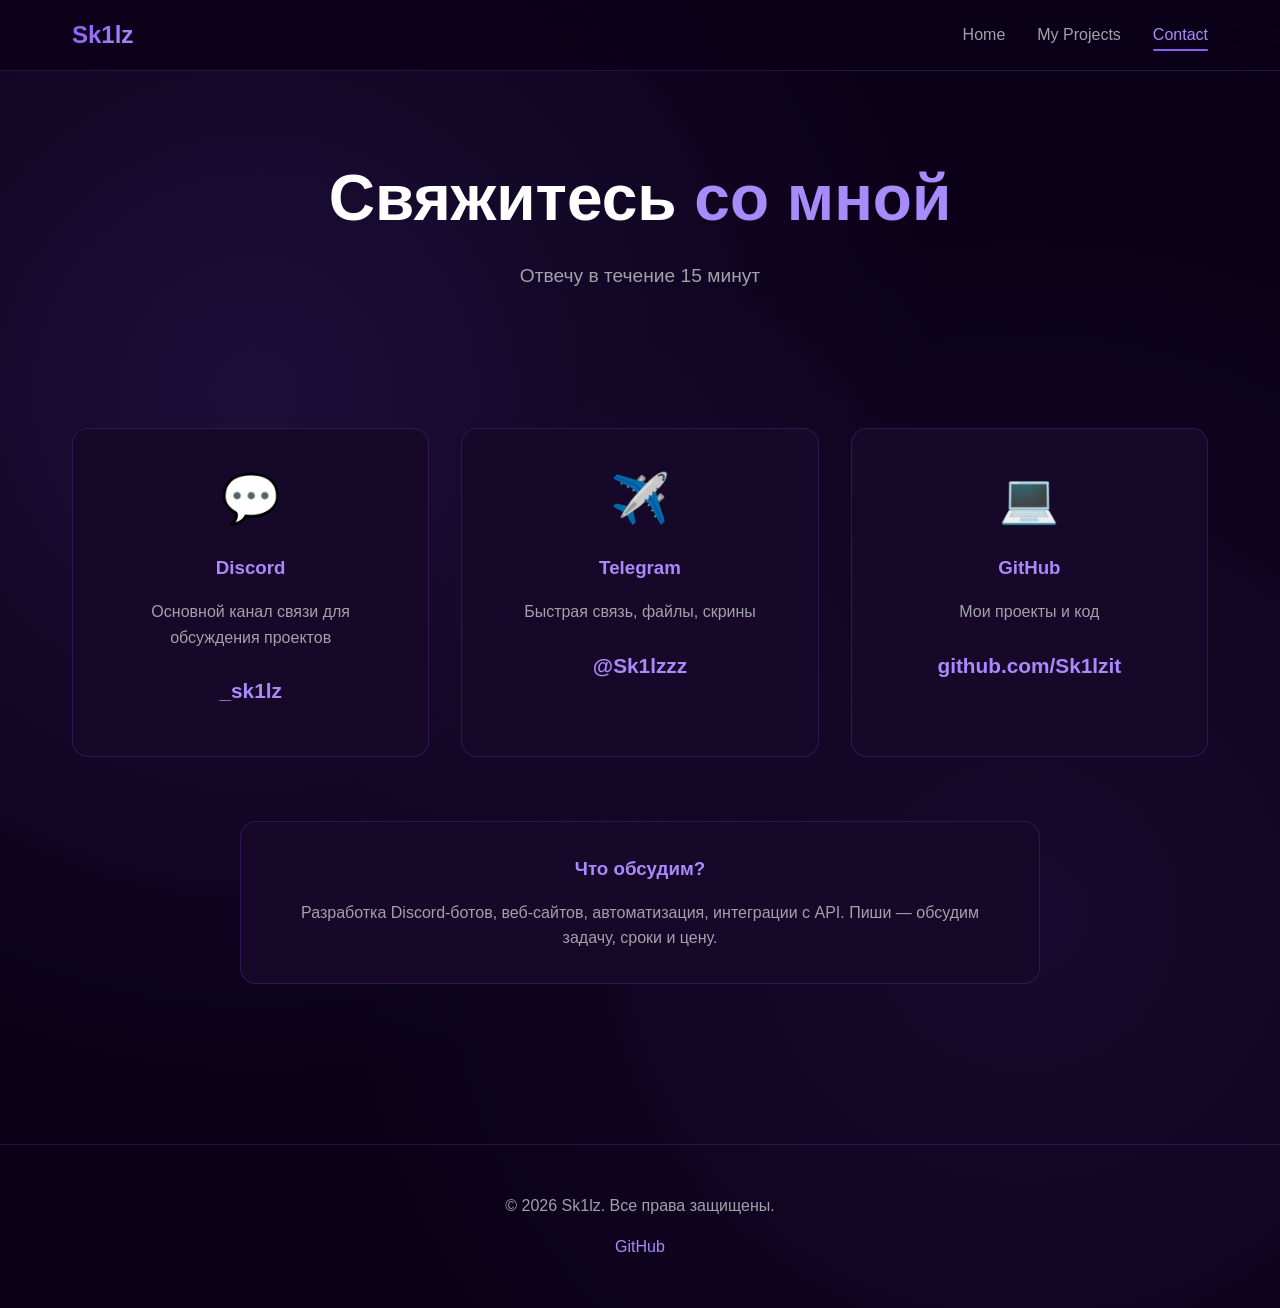
==== contact.html @ 278839b2 "Initial portfolio" ====
<!DOCTYPE html>
<html lang="ru">
<head>
    <meta charset="UTF-8">
    <meta name="viewport" content="width=device-width, initial-scale=1.0">
    <title>Contact — Sk1lz</title>
    <link rel="stylesheet" href="style.css">
</head>
<body>
    <nav class="navbar">
        <div class="nav-container">
            <a href="index.html" class="logo">Sk1lz</a>
            <ul class="nav-links">
                <li><a href="index.html">Home</a></li>
                <li><a href="projects.html">My Projects</a></li>
                <li><a href="contact.html" class="active">Contact</a></li>
            </ul>
        </div>
    </nav>

    <section class="hero" style="min-height: auto; padding-top: 10rem;">
        <div class="hero-content">
            <h1 class="hero-title">Свяжитесь <span style="color: var(--purple-light);">со мной</span></h1>
            <p class="hero-subtitle">Отвечу в течение 15 минут</p>
        </div>
    </section>

    <section class="services" style="padding-top: 2rem;">
        <div class="services-grid">
            <div class="service-card">
                <div class="service-icon">💬</div>
                <h3>Discord</h3>
                <p>Основной канал связи для обсуждения проектов</p>
                <p class="price">_sk1lz</p>
            </div>
            <div class="service-card">
                <div class="service-icon">✈️</div>
                <h3>Telegram</h3>
                <p>Быстрая связь, файлы, скрины</p>
                <p class="price">@Sk1lzzz</p>
            </div>
            <div class="service-card">
                <div class="service-icon">💻</div>
                <h3>GitHub</h3>
                <p>Мои проекты и код</p>
                <p class="price">
                    <a href="https://github.com/Sk1lzit" target="_blank" style="color: inherit; text-decoration: none;">github.com/Sk1lzit</a>
                </p>
            </div>
        </div>

        <div style="max-width: 800px; margin: 4rem auto; padding: 2rem; background: var(--bg-card); border: 1px solid var(--border); border-radius: 16px; text-align: center;">
            <h3 style="color: var(--purple-light); margin-bottom: 1rem;">Что обсудим?</h3>
            <p style="color: var(--text-muted);">Разработка Discord-ботов, веб-сайтов, автоматизация, интеграции с API. Пиши — обсудим задачу, сроки и цену.</p>
        </div>
    </section>

    <footer class="footer">
        <p>© 2026 Sk1lz. Все права защищены.</p>
        <div class="footer-links">
            <a href="https://github.com/Sk1lzit" target="_blank">GitHub</a>
        </div>
    </footer>

    <script src="script.js"></script>
</body>
</html>
---- style.css ----
/* ===== БАЗОВЫЕ ===== */
* {
    margin: 0;
    padding: 0;
    box-sizing: border-box;
}

:root {
    --bg-dark: #0a0118;
    --bg-card: #150828;
    --purple: #8b5cf6;
    --purple-light: #a78bfa;
    --purple-dark: #6d28d9;
    --text: #ffffff;
    --text-muted: #a1a1aa;
    --border: rgba(139, 92, 246, 0.2);
}

body {
    font-family: 'Segoe UI', Tahoma, sans-serif;
    background: var(--bg-dark);
    color: var(--text);
    line-height: 1.6;
    min-height: 100vh;
    background-image:
        radial-gradient(circle at 20% 30%, rgba(139, 92, 246, 0.15) 0%, transparent 50%),
        radial-gradient(circle at 80% 70%, rgba(139, 92, 246, 0.1) 0%, transparent 50%);
}

/* ===== НАВИГАЦИЯ ===== */
.navbar {
    position: fixed;
    top: 0;
    left: 0;
    right: 0;
    background: rgba(10, 1, 24, 0.8);
    backdrop-filter: blur(20px);
    border-bottom: 1px solid var(--border);
    z-index: 1000;
    padding: 1rem 0;
}

.nav-container {
    max-width: 1200px;
    margin: 0 auto;
    padding: 0 2rem;
    display: flex;
    justify-content: space-between;
    align-items: center;
}

.logo {
    font-size: 1.5rem;
    font-weight: 700;
    color: var(--text);
    text-decoration: none;
    background: linear-gradient(135deg, var(--purple), var(--purple-light));
    -webkit-background-clip: text;
    -webkit-text-fill-color: transparent;
    background-clip: text;
}

.nav-links {
    display: flex;
    list-style: none;
    gap: 2rem;
}

.nav-links a {
    color: var(--text-muted);
    text-decoration: none;
    font-weight: 500;
    transition: color 0.3s;
    position: relative;
}

.nav-links a:hover,
.nav-links a.active {
    color: var(--purple-light);
}

.nav-links a.active::after {
    content: '';
    position: absolute;
    bottom: -8px;
    left: 0;
    right: 0;
    height: 2px;
    background: var(--purple);
    border-radius: 2px;
}

/* ===== HERO ===== */
.hero {
    min-height: 100vh;
    display: flex;
    align-items: center;
    justify-content: center;
    padding: 8rem 2rem 4rem;
    text-align: center;
}

.hero-content {
    max-width: 800px;
}

.hero-greeting {
    color: var(--text-muted);
    font-size: 1.1rem;
    margin-bottom: 1rem;
}

.highlight {
    color: var(--purple-light);
    font-weight: 600;
}

.hero-title {
    font-size: 4rem;
    font-weight: 800;
    margin-bottom: 1.5rem;
    line-height: 1.2;
}

.typewriter {
    background: linear-gradient(135deg, var(--purple), var(--purple-light));
    -webkit-background-clip: text;
    -webkit-text-fill-color: transparent;
    background-clip: text;
}

.cursor {
    color: var(--purple);
    animation: blink 1s infinite;
}

@keyframes blink {
    0%, 50% { opacity: 1; }
    51%, 100% { opacity: 0; }
}

.hero-subtitle {
    font-size: 1.2rem;
    color: var(--text-muted);
    margin-bottom: 2.5rem;
}

.hero-buttons {
    display: flex;
    gap: 1rem;
    justify-content: center;
    flex-wrap: wrap;
}

.btn {
    padding: 0.9rem 2rem;
    border-radius: 12px;
    text-decoration: none;
    font-weight: 600;
    transition: all 0.3s;
    display: inline-block;
    border: 2px solid transparent;
}

.btn-primary {
    background: linear-gradient(135deg, var(--purple), var(--purple-dark));
    color: white;
    box-shadow: 0 0 30px rgba(139, 92, 246, 0.4);
}

.btn-primary:hover {
    transform: translateY(-3px);
    box-shadow: 0 0 50px rgba(139, 92, 246, 0.6);
}

.btn-secondary {
    background: transparent;
    color: var(--purple-light);
    border-color: var(--purple);
}

.btn-secondary:hover {
    background: rgba(139, 92, 246, 0.1);
    transform: translateY(-3px);
}

/* ===== СЕКЦИИ ===== */
section {
    padding: 6rem 2rem;
}

.about, .services {
    max-width: 1200px;
    margin: 0 auto;
}

.section-title {
    font-size: 2.5rem;
    margin-bottom: 3rem;
    text-align: center;
    background: linear-gradient(135deg, var(--text), var(--purple-light));
    -webkit-background-clip: text;
    -webkit-text-fill-color: transparent;
    background-clip: text;
}

.about-content {
    font-size: 1.1rem;
    color: var(--text-muted);
    max-width: 800px;
    margin: 0 auto;
}

.about-content p {
    margin-bottom: 1.5rem;
}

.about-content strong {
    color: var(--purple-light);
}

.skills {
    display: flex;
    flex-wrap: wrap;
    gap: 0.8rem;
    margin-top: 2rem;
    justify-content: center;
}

.skill-tag {
    padding: 0.5rem 1.2rem;
    background: var(--bg-card);
    border: 1px solid var(--border);
    border-radius: 20px;
    font-size: 0.9rem;
    color: var(--purple-light);
    transition: all 0.3s;
}

.skill-tag:hover {
    background: var(--purple-dark);
    color: white;
    transform: translateY(-2px);
    border-color: var(--purple);
}

/* ===== УСЛУГИ ===== */
.services-grid {
    display: grid;
    grid-template-columns: repeat(auto-fit, minmax(280px, 1fr));
    gap: 2rem;
}

.service-card {
    background: var(--bg-card);
    border: 1px solid var(--border);
    border-radius: 16px;
    padding: 2rem;
    text-align: center;
    transition: all 0.3s;
}

.service-card:hover {
    transform: translateY(-5px);
    border-color: var(--purple);
    box-shadow: 0 10px 40px rgba(139, 92, 246, 0.2);
}

.service-icon {
    font-size: 3rem;
    margin-bottom: 1rem;
}

.service-card h3 {
    margin-bottom: 1rem;
    color: var(--purple-light);
}

.service-card p {
    color: var(--text-muted);
    margin-bottom: 1rem;
}

.service-card .price {
    font-size: 1.3rem;
    font-weight: 700;
    color: var(--purple-light);
    margin-top: 1.5rem;
}

/* ===== FOOTER ===== */
.footer {
    text-align: center;
    padding: 3rem 2rem;
    border-top: 1px solid var(--border);
    color: var(--text-muted);
}

.footer-links {
    margin-top: 1rem;
    display: flex;
    gap: 2rem;
    justify-content: center;
}

.footer-links a {
    color: var(--purple-light);
    text-decoration: none;
    transition: color 0.3s;
}

.footer-links a:hover {
    color: var(--text);
}

/* ===== АДАПТИВ ===== */
@media (max-width: 768px) {
    .hero-title { font-size: 2.5rem; }
    .nav-links { gap: 1rem; }
    .nav-links a { font-size: 0.9rem; }
    section { padding: 4rem 1rem; }
    .section-title { font-size: 1.8rem; }
}
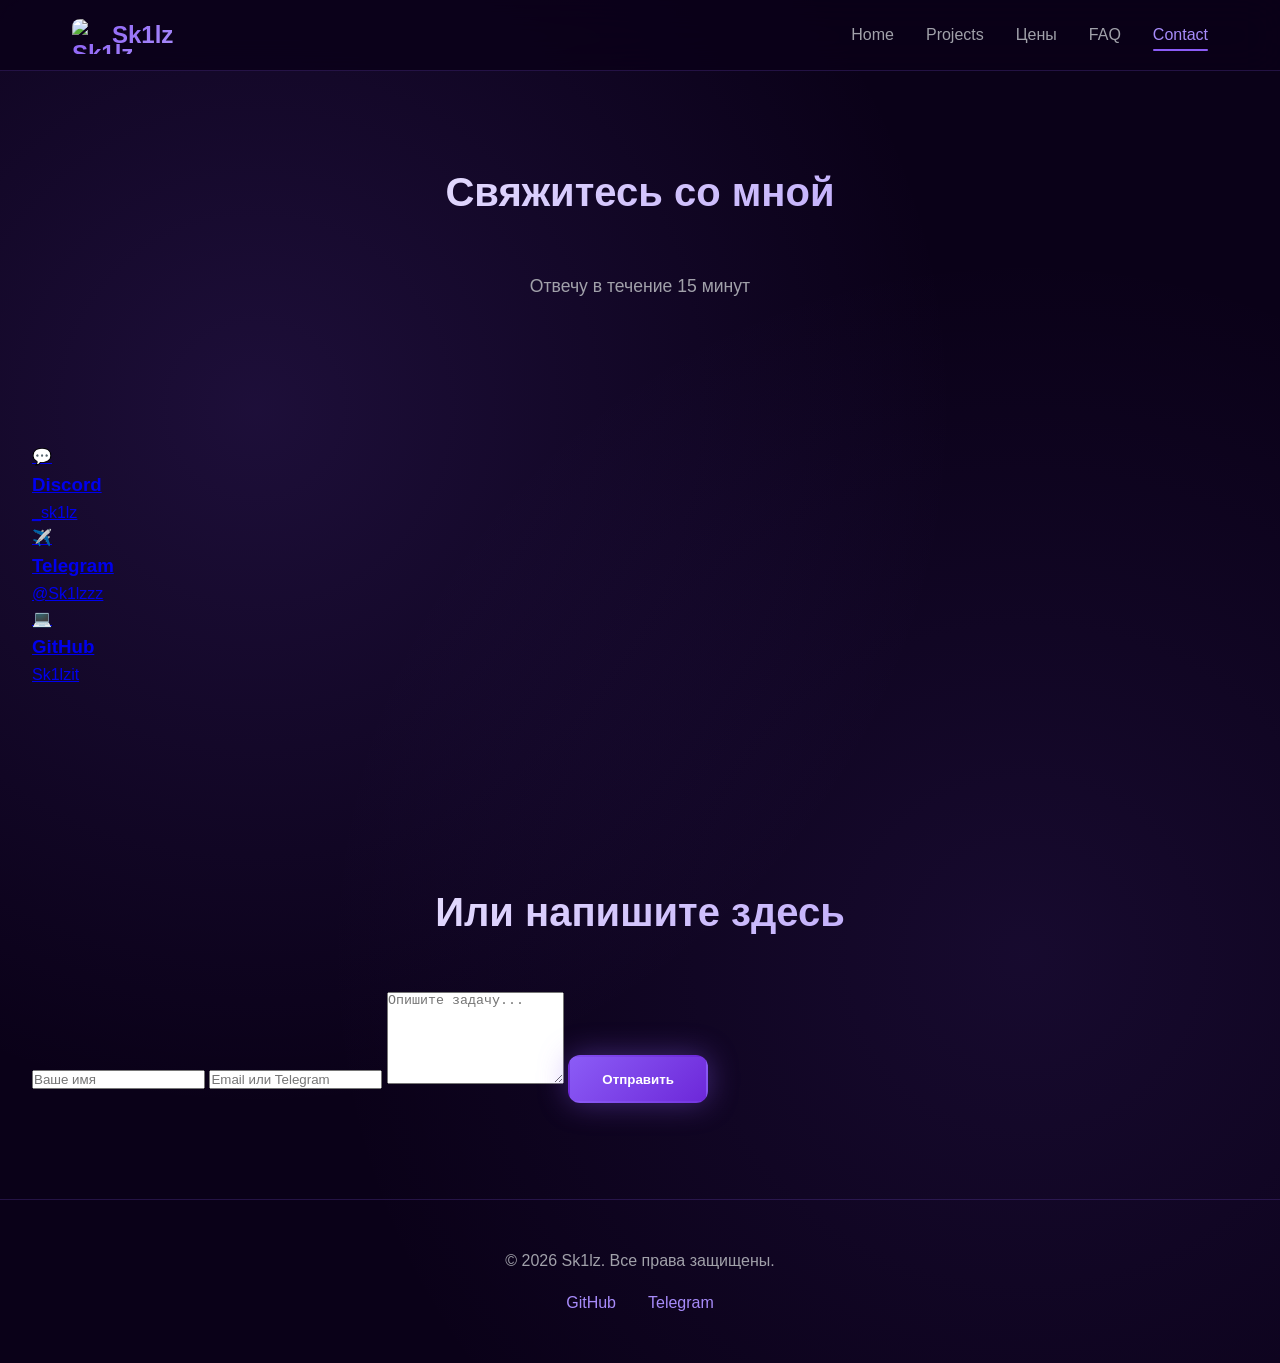
==== commit b8c6084b: "Contact form + favicon + avatar + prices + FAQ" ====
--- a/contact.html
+++ b/contact.html
@@ -4,61 +4,65 @@
     <meta charset="UTF-8">
     <meta name="viewport" content="width=device-width, initial-scale=1.0">
     <title>Contact — Sk1lz</title>
+    <link rel="icon" type="image/png" href="favicon.png">
     <link rel="stylesheet" href="style.css">
 </head>
 <body>
     <nav class="navbar">
         <div class="nav-container">
-            <a href="index.html" class="logo">Sk1lz</a>
+            <a href="index.html" class="logo">
+                <img src="favicon.png" alt="Sk1lz" class="logo-img">
+                Sk1lz
+            </a>
             <ul class="nav-links">
                 <li><a href="index.html">Home</a></li>
-                <li><a href="projects.html">My Projects</a></li>
+                <li><a href="projects.html">Projects</a></li>
+                <li><a href="prices.html">Цены</a></li>
+                <li><a href="faq.html">FAQ</a></li>
                 <li><a href="contact.html" class="active">Contact</a></li>
             </ul>
         </div>
     </nav>
 
-    <section class="hero" style="min-height: auto; padding-top: 10rem;">
-        <div class="hero-content">
-            <h1 class="hero-title">Свяжитесь <span style="color: var(--purple-light);">со мной</span></h1>
-            <p class="hero-subtitle">Отвечу в течение 15 минут</p>
-        </div>
+    <section class="page-header">
+        <h1 class="section-title">Свяжитесь со мной</h1>
+        <p>Отвечу в течение 15 минут</p>
     </section>
 
-    <section class="services" style="padding-top: 2rem;">
-        <div class="services-grid">
-            <div class="service-card">
-                <div class="service-icon">💬</div>
-                <h3>Discord</h3>
-                <p>Основной канал связи для обсуждения проектов</p>
-                <p class="price">_sk1lz</p>
-            </div>
-            <div class="service-card">
-                <div class="service-icon">✈️</div>
-                <h3>Telegram</h3>
-                <p>Быстрая связь, файлы, скрины</p>
-                <p class="price">@Sk1lzzz</p>
-            </div>
-            <div class="service-card">
-                <div class="service-icon">💻</div>
-                <h3>GitHub</h3>
-                <p>Мои проекты и код</p>
-                <p class="price">
-                    <a href="https://github.com/Sk1lzit" target="_blank" style="color: inherit; text-decoration: none;">github.com/Sk1lzit</a>
-                </p>
-            </div>
-        </div>
+    <section class="contacts">
+        <a href="https://discord.com/users/670944110630273024" class="contact-card" target="_blank">
+            <div class="contact-icon">💬</div>
+            <h3>Discord</h3>
+            <p class="contact-value">_sk1lz</p>
+        </a>
+        <a href="https://t.me/Sk1lzzz" class="contact-card" target="_blank">
+            <div class="contact-icon">✈️</div>
+            <h3>Telegram</h3>
+            <p class="contact-value">@Sk1lzzz</p>
+        </a>
+        <a href="https://github.com/Sk1lzit" class="contact-card" target="_blank">
+            <div class="contact-icon">💻</div>
+            <h3>GitHub</h3>
+            <p class="contact-value">Sk1lzit</p>
+        </a>
+    </section>
 
-        <div style="max-width: 800px; margin: 4rem auto; padding: 2rem; background: var(--bg-card); border: 1px solid var(--border); border-radius: 16px; text-align: center;">
-            <h3 style="color: var(--purple-light); margin-bottom: 1rem;">Что обсудим?</h3>
-            <p style="color: var(--text-muted);">Разработка Discord-ботов, веб-сайтов, автоматизация, интеграции с API. Пиши — обсудим задачу, сроки и цену.</p>
-        </div>
+    <!-- ФОРМА -->
+    <section class="form-section">
+        <h2 class="section-title">Или напишите здесь</h2>
+        <form action="https://formspree.io/f/xaenbvpl" method="POST" class="contact-form">
+            <input type="text" name="name" placeholder="Ваше имя" required>
+            <input type="email" name="email" placeholder="Email или Telegram" required>
+            <textarea name="message" placeholder="Опишите задачу..." rows="6" required></textarea>
+            <button type="submit" class="btn btn-primary">Отправить</button>
+        </form>
     </section>
 
     <footer class="footer">
         <p>© 2026 Sk1lz. Все права защищены.</p>
         <div class="footer-links">
             <a href="https://github.com/Sk1lzit" target="_blank">GitHub</a>
+            <a href="https://t.me/Sk1lzzz" target="_blank">Telegram</a>
         </div>
     </footer>
 
--- a/style.css
+++ b/style.css
@@ -320,4 +320,206 @@
     .nav-links a { font-size: 0.9rem; }
     section { padding: 4rem 1rem; }
     .section-title { font-size: 1.8rem; }
-}+}
+
+/* ===== ЛОГОТИП ===== */
+.logo {
+    display: flex;
+    align-items: center;
+    gap: 0.5rem;
+}
+
+.logo-img {
+    width: 32px;
+    height: 32px;
+    border-radius: 8px;
+}
+
+/* ===== HERO С АВАТАРКОЙ ===== */
+.hero-avatar {
+    margin-bottom: 1.5rem;
+}
+
+.hero-avatar img {
+    width: 150px;
+    height: 150px;
+    border-radius: 50%;
+    border: 3px solid var(--purple);
+    box-shadow: 0 0 40px rgba(139, 92, 246, 0.5);
+    object-fit: cover;
+}
+
+/* ===== ПРОГРЕСС-БАРЫ НАВЫКОВ ===== */
+.skills-bars {
+    max-width: 600px;
+    margin: 0 auto;
+}
+
+.skill-bar {
+    margin-bottom: 1.2rem;
+}
+
+.skill-header {
+    display: flex;
+    justify-content: space-between;
+    margin-bottom: 0.5rem;
+    font-size: 0.95rem;
+    color: var(--text-muted);
+}
+
+.skill-progress {
+    height: 10px;
+    background: rgba(139, 92, 246, 0.1);
+    border-radius: 10px;
+    overflow: hidden;
+}
+
+.skill-fill {
+    height: 100%;
+    background: linear-gradient(90deg, var(--purple), var(--purple-light));
+    border-radius: 10px;
+    transition: width 1.5s ease;
+    box-shadow: 0 0 20px rgba(139, 92, 246, 0.5);
+}
+
+/* ===== ПРОЦЕСС РАБОТЫ ===== */
+.process {
+    max-width: 1200px;
+    margin: 0 auto;
+    padding: 6rem 2rem;
+}
+
+.process-grid {
+    display: grid;
+    grid-template-columns: repeat(auto-fit, minmax(200px, 1fr));
+    gap: 1.5rem;
+}
+
+.process-card {
+    background: var(--bg-card);
+    border: 1px solid var(--border);
+    border-radius: 16px;
+    padding: 2rem 1.5rem;
+    text-align: center;
+    transition: all 0.3s;
+    position: relative;
+}
+
+.process-card:hover {
+    transform: translateY(-5px);
+    border-color: var(--purple);
+    box-shadow: 0 10px 40px rgba(139, 92, 246, 0.2);
+}
+
+.process-num {
+    font-size: 2.5rem;
+    font-weight: 800;
+    color: var(--purple);
+    opacity: 0.3;
+    margin-bottom: 0.5rem;
+}
+
+.process-card h3 {
+    color: var(--purple-light);
+    margin-bottom: 0.8rem;
+    font-size: 1.1rem;
+}
+
+.process-card p {
+    color: var(--text-muted);
+    font-size: 0.9rem;
+}
+
+/* ===== CTA ===== */
+.cta {
+    max-width: 800px;
+    margin: 4rem auto;
+    padding: 4rem 2rem;
+    text-align: center;
+    background: linear-gradient(135deg, rgba(139, 92, 246, 0.1), rgba(109, 40, 217, 0.1));
+    border: 1px solid var(--border);
+    border-radius: 24px;
+}
+
+.cta h2 {
+    font-size: 2rem;
+    color: var(--purple-light);
+    margin-bottom: 1rem;
+}
+
+.cta p {
+    color: var(--text-muted);
+    margin-bottom: 2rem;
+    font-size: 1.1rem;
+}
+
+/* ===== PAGE HEADER ===== */
+.page-header {
+    text-align: center;
+    padding: 10rem 2rem 3rem;
+}
+
+.page-header p {
+    color: var(--text-muted);
+    font-size: 1.1rem;
+    margin-top: 1rem;
+}
+
+/* ===== PROJECTS ===== */
+.projects {
+    max-width: 1100px;
+    margin: 0 auto;
+    padding: 2rem 2rem 4rem;
+    display: flex;
+    flex-direction: column;
+    gap: 3rem;
+}
+
+.project-card {
+    background: var(--bg-card);
+    border: 1px solid var(--border);
+    border-radius: 20px;
+    overflow: hidden;
+    display: grid;
+    grid-template-columns: 1fr 1fr;
+    gap: 2rem;
+    padding: 2rem;
+    transition: all 0.3s;
+}
+
+.project-card:hover {
+    border-color: var(--purple);
+    box-shadow: 0 10px 50px rgba(139, 92, 246, 0.2);
+}
+
+.project-images {
+    display: flex;
+    flex-direction: column;
+    gap: 0.8rem;
+}
+
+.project-img {
+    width: 100%;
+    border-radius: 12px;
+    border: 1px solid var(--border);
+    transition: transform 0.3s;
+}
+
+.project-img:hover {
+    transform: scale(1.02);
+}
+
+.project-info h2 {
+    color: var(--purple-light);
+    margin-bottom: 1rem;
+    font-size: 1.5rem;
+}
+
+.project-info p {
+    color: var(--text-muted);
+    margin-bottom: 1.5rem;
+    line-height: 1.7;
+}
+
+.project-tags {
+    display
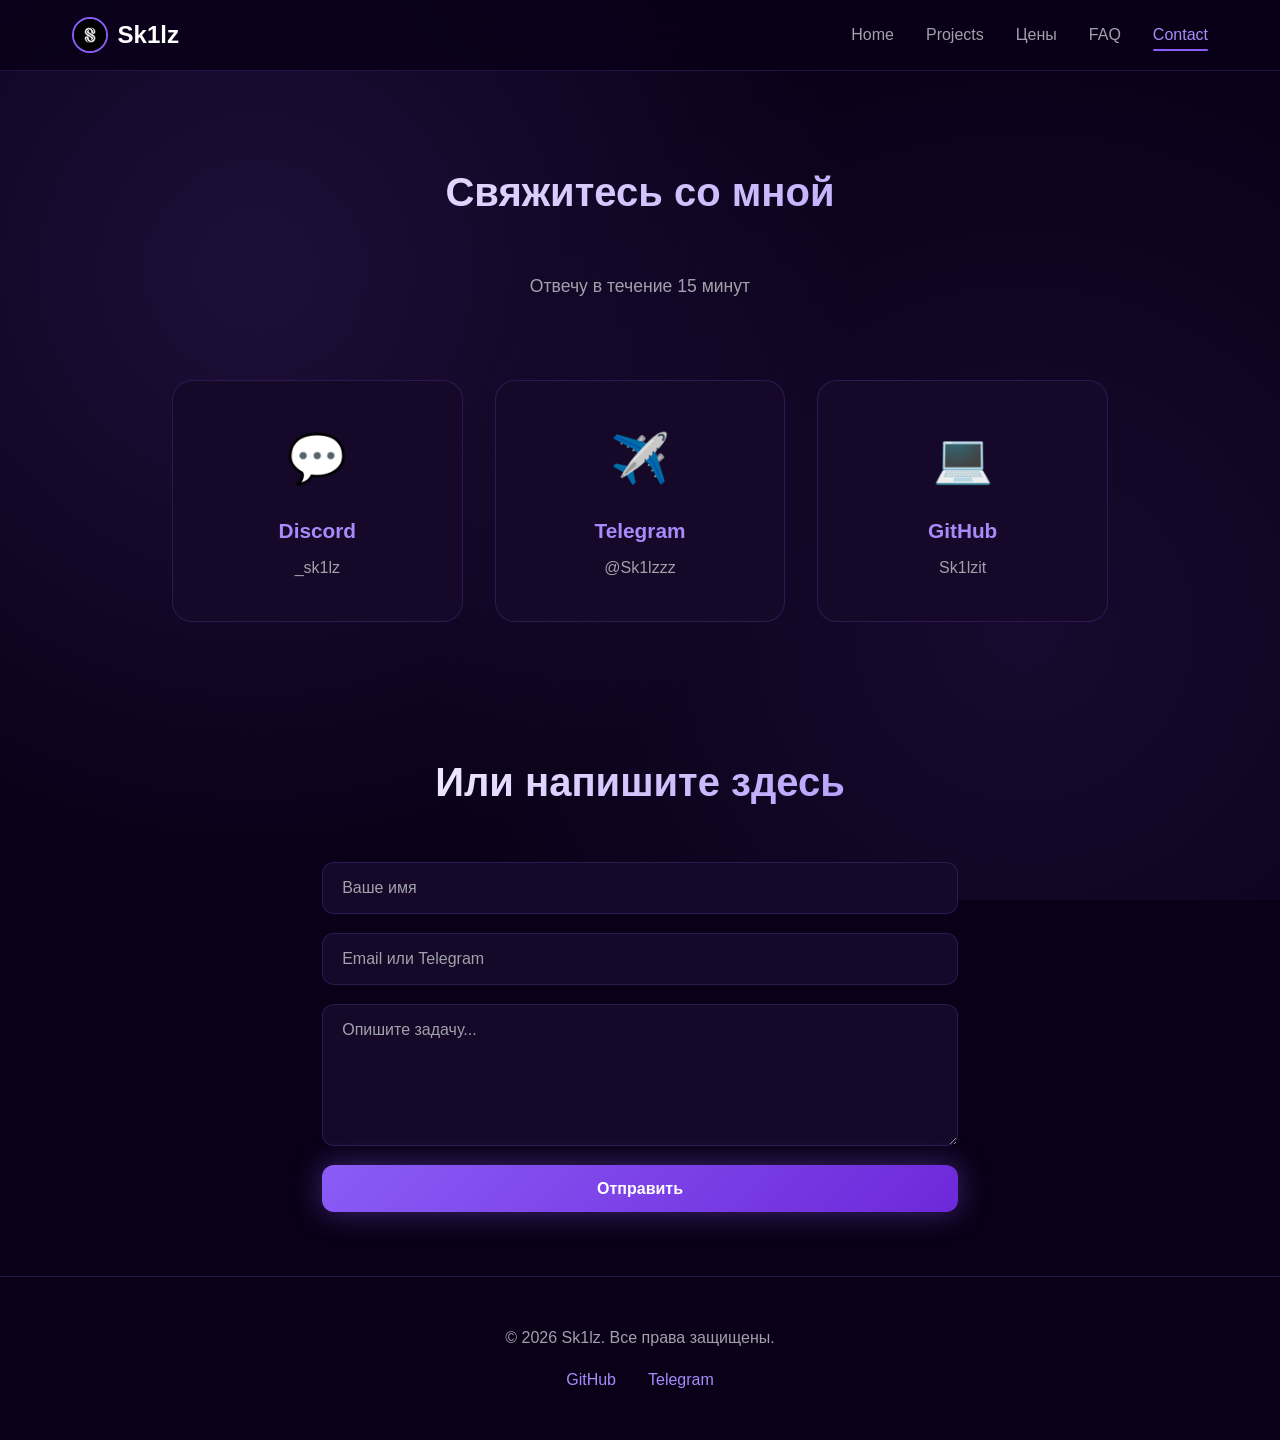
==== commit 110d7814: "Add interactive background, fix paths, images" ====
--- a/contact.html
+++ b/contact.html
@@ -11,8 +11,8 @@
     <nav class="navbar">
         <div class="nav-container">
             <a href="index.html" class="logo">
-                <img src="favicon.png" alt="Sk1lz" class="logo-img">
-                Sk1lz
+                <img src="images/favicon.jpg" alt="Sk1lz" class="logo-img">
+                <span class="logo-text">Sk1lz</span>
             </a>
             <ul class="nav-links">
                 <li><a href="index.html">Home</a></li>
--- a/style.css
+++ b/style.css
@@ -16,6 +16,8 @@
     --border: rgba(139, 92, 246, 0.2);
 }
 
+html { scroll-behavior: smooth; }
+
 body {
     font-family: 'Segoe UI', Tahoma, sans-serif;
     background: var(--bg-dark);
@@ -25,6 +27,7 @@
     background-image:
         radial-gradient(circle at 20% 30%, rgba(139, 92, 246, 0.15) 0%, transparent 50%),
         radial-gradient(circle at 80% 70%, rgba(139, 92, 246, 0.1) 0%, transparent 50%);
+    background-attachment: fixed;
 }
 
 /* ===== НАВИГАЦИЯ ===== */
@@ -33,7 +36,7 @@
     top: 0;
     left: 0;
     right: 0;
-    background: rgba(10, 1, 24, 0.8);
+    background: rgba(10, 1, 24, 0.85);
     backdrop-filter: blur(20px);
     border-bottom: 1px solid var(--border);
     z-index: 1000;
@@ -52,13 +55,23 @@
 .logo {
     font-size: 1.5rem;
     font-weight: 700;
+    text-decoration: none;
+    display: flex;
+    align-items: center;
+    gap: 0.6rem;
     color: var(--text);
-    text-decoration: none;
-    background: linear-gradient(135deg, var(--purple), var(--purple-light));
-    -webkit-background-clip: text;
-    -webkit-text-fill-color: transparent;
-    background-clip: text;
-}
+}
+
+.logo-img {
+    width: 36px;
+    height: 36px;
+    border-radius: 50%;
+    object-fit: cover;
+    border: 2px solid var(--purple);
+    flex-shrink: 0;
+}
+
+
 
 .nav-links {
     display: flex;
@@ -100,8 +113,17 @@
     text-align: center;
 }
 
-.hero-content {
-    max-width: 800px;
+.hero-content { max-width: 800px; }
+
+.hero-avatar { margin-bottom: 1.5rem; }
+
+.hero-avatar img {
+    width: 150px;
+    height: 150px;
+    border-radius: 50%;
+    border: 3px solid var(--purple);
+    box-shadow: 0 0 40px rgba(139, 92, 246, 0.5);
+    object-fit: cover;
 }
 
 .hero-greeting {
@@ -160,6 +182,9 @@
     transition: all 0.3s;
     display: inline-block;
     border: 2px solid transparent;
+    cursor: pointer;
+    font-size: 1rem;
+    font-family: inherit;
 }
 
 .btn-primary {
@@ -189,7 +214,7 @@
     padding: 6rem 2rem;
 }
 
-.about, .services {
+.about, .services, .process {
     max-width: 1200px;
     margin: 0 auto;
 }
@@ -219,145 +244,13 @@
     color: var(--purple-light);
 }
 
-.skills {
-    display: flex;
-    flex-wrap: wrap;
-    gap: 0.8rem;
-    margin-top: 2rem;
-    justify-content: center;
-}
-
-.skill-tag {
-    padding: 0.5rem 1.2rem;
-    background: var(--bg-card);
-    border: 1px solid var(--border);
-    border-radius: 20px;
-    font-size: 0.9rem;
-    color: var(--purple-light);
-    transition: all 0.3s;
-}
-
-.skill-tag:hover {
-    background: var(--purple-dark);
-    color: white;
-    transform: translateY(-2px);
-    border-color: var(--purple);
-}
-
-/* ===== УСЛУГИ ===== */
-.services-grid {
-    display: grid;
-    grid-template-columns: repeat(auto-fit, minmax(280px, 1fr));
-    gap: 2rem;
-}
-
-.service-card {
-    background: var(--bg-card);
-    border: 1px solid var(--border);
-    border-radius: 16px;
-    padding: 2rem;
-    text-align: center;
-    transition: all 0.3s;
-}
-
-.service-card:hover {
-    transform: translateY(-5px);
-    border-color: var(--purple);
-    box-shadow: 0 10px 40px rgba(139, 92, 246, 0.2);
-}
-
-.service-icon {
-    font-size: 3rem;
-    margin-bottom: 1rem;
-}
-
-.service-card h3 {
-    margin-bottom: 1rem;
-    color: var(--purple-light);
-}
-
-.service-card p {
-    color: var(--text-muted);
-    margin-bottom: 1rem;
-}
-
-.service-card .price {
-    font-size: 1.3rem;
-    font-weight: 700;
-    color: var(--purple-light);
-    margin-top: 1.5rem;
-}
-
-/* ===== FOOTER ===== */
-.footer {
-    text-align: center;
-    padding: 3rem 2rem;
-    border-top: 1px solid var(--border);
-    color: var(--text-muted);
-}
-
-.footer-links {
-    margin-top: 1rem;
-    display: flex;
-    gap: 2rem;
-    justify-content: center;
-}
-
-.footer-links a {
-    color: var(--purple-light);
-    text-decoration: none;
-    transition: color 0.3s;
-}
-
-.footer-links a:hover {
-    color: var(--text);
-}
-
-/* ===== АДАПТИВ ===== */
-@media (max-width: 768px) {
-    .hero-title { font-size: 2.5rem; }
-    .nav-links { gap: 1rem; }
-    .nav-links a { font-size: 0.9rem; }
-    section { padding: 4rem 1rem; }
-    .section-title { font-size: 1.8rem; }
-}
-
-/* ===== ЛОГОТИП ===== */
-.logo {
-    display: flex;
-    align-items: center;
-    gap: 0.5rem;
-}
-
-.logo-img {
-    width: 32px;
-    height: 32px;
-    border-radius: 8px;
-}
-
-/* ===== HERO С АВАТАРКОЙ ===== */
-.hero-avatar {
-    margin-bottom: 1.5rem;
-}
-
-.hero-avatar img {
-    width: 150px;
-    height: 150px;
-    border-radius: 50%;
-    border: 3px solid var(--purple);
-    box-shadow: 0 0 40px rgba(139, 92, 246, 0.5);
-    object-fit: cover;
-}
-
-/* ===== ПРОГРЕСС-БАРЫ НАВЫКОВ ===== */
+/* ===== ПРОГРЕСС-БАРЫ ===== */
 .skills-bars {
     max-width: 600px;
     margin: 0 auto;
 }
 
-.skill-bar {
-    margin-bottom: 1.2rem;
-}
+.skill-bar { margin-bottom: 1.2rem; }
 
 .skill-header {
     display: flex;
@@ -383,12 +276,6 @@
 }
 
 /* ===== ПРОЦЕСС РАБОТЫ ===== */
-.process {
-    max-width: 1200px;
-    margin: 0 auto;
-    padding: 6rem 2rem;
-}
-
 .process-grid {
     display: grid;
     grid-template-columns: repeat(auto-fit, minmax(200px, 1fr));
@@ -402,7 +289,6 @@
     padding: 2rem 1.5rem;
     text-align: center;
     transition: all 0.3s;
-    position: relative;
 }
 
 .process-card:hover {
@@ -522,4 +408,309 @@
 }
 
 .project-tags {
-    display+    display: flex;
+    flex-wrap: wrap;
+    gap: 0.5rem;
+    margin-top: 1rem;
+}
+
+.tag {
+    padding: 0.4rem 0.9rem;
+    background: rgba(139, 92, 246, 0.15);
+    border: 1px solid var(--border);
+    border-radius: 20px;
+    font-size: 0.85rem;
+    color: var(--purple-light);
+}
+
+.project-card.coming-soon {
+    grid-template-columns: 1fr;
+    text-align: center;
+    opacity: 0.6;
+}
+
+/* ===== PRICES ===== */
+.prices {
+    max-width: 1100px;
+    margin: 0 auto;
+    padding: 2rem 2rem 4rem;
+    display: flex;
+    flex-direction: column;
+    gap: 2rem;
+}
+
+.price-card {
+    background: var(--bg-card);
+    border: 1px solid var(--border);
+    border-radius: 20px;
+    padding: 2rem;
+    transition: all 0.3s;
+}
+
+.price-card:hover {
+    border-color: var(--purple);
+    box-shadow: 0 10px 50px rgba(139, 92, 246, 0.2);
+}
+
+.price-card h2 {
+    color: var(--purple-light);
+    font-size: 1.5rem;
+    margin-bottom: 1.5rem;
+    padding-bottom: 1rem;
+    border-bottom: 1px solid var(--border);
+}
+
+.price-list {
+    list-style: none;
+}
+
+.price-list li {
+    display: flex;
+    justify-content: space-between;
+    align-items: center;
+    padding: 1rem 0;
+    border-bottom: 1px solid rgba(139, 92, 246, 0.1);
+    color: var(--text-muted);
+    gap: 1rem;
+    flex-wrap: wrap;
+}
+
+.price-list li:last-child { border-bottom: none; }
+
+.price-list .price {
+    color: var(--purple-light);
+    font-weight: 700;
+    font-size: 1.05rem;
+    white-space: nowrap;
+}
+
+/* ===== FAQ ===== */
+.faq {
+    max-width: 900px;
+    margin: 0 auto;
+    padding: 2rem 2rem 4rem;
+    display: flex;
+    flex-direction: column;
+    gap: 1rem;
+}
+
+.faq-item {
+    background: var(--bg-card);
+    border: 1px solid var(--border);
+    border-radius: 16px;
+    padding: 1.5rem;
+    transition: all 0.3s;
+    cursor: pointer;
+}
+
+.faq-item:hover { border-color: var(--purple); }
+
+.faq-item[open] {
+    border-color: var(--purple);
+    box-shadow: 0 10px 40px rgba(139, 92, 246, 0.15);
+}
+
+.faq-item summary {
+    color: var(--purple-light);
+    font-weight: 600;
+    font-size: 1.05rem;
+    list-style: none;
+    position: relative;
+    padding-right: 2rem;
+    cursor: pointer;
+}
+
+.faq-item summary::-webkit-details-marker { display: none; }
+
+.faq-item summary::after {
+    content: '+';
+    position: absolute;
+    right: 0;
+    top: 50%;
+    transform: translateY(-50%);
+    font-size: 1.5rem;
+    color: var(--purple);
+    transition: transform 0.3s;
+}
+
+.faq-item[open] summary::after {
+    transform: translateY(-50%) rotate(45deg);
+}
+
+.faq-item p {
+    color: var(--text-muted);
+    margin-top: 1rem;
+    padding-top: 1rem;
+    border-top: 1px solid var(--border);
+    line-height: 1.7;
+}
+
+.faq-item p a {
+    color: var(--purple-light);
+    text-decoration: none;
+}
+
+.faq-item p a:hover { text-decoration: underline; }
+
+/* ===== CONTACTS ===== */
+.contacts {
+    max-width: 1000px;
+    margin: 0 auto;
+    padding: 2rem 2rem 4rem;
+    display: grid;
+    grid-template-columns: repeat(auto-fit, minmax(250px, 1fr));
+    gap: 2rem;
+}
+
+.contact-card {
+    background: var(--bg-card);
+    border: 1px solid var(--border);
+    border-radius: 20px;
+    padding: 2.5rem 2rem;
+    text-align: center;
+    transition: all 0.3s;
+    text-decoration: none;
+    color: inherit;
+    display: block;
+}
+
+.contact-card:hover {
+    transform: translateY(-6px);
+    border-color: var(--purple);
+    box-shadow: 0 15px 50px rgba(139, 92, 246, 0.3);
+}
+
+.contact-icon {
+    font-size: 3rem;
+    margin-bottom: 1rem;
+}
+
+.contact-card h3 {
+    color: var(--purple-light);
+    font-size: 1.3rem;
+    margin-bottom: 0.5rem;
+}
+
+.contact-value {
+    color: var(--text-muted);
+    font-size: 1rem;
+}
+
+/* ===== ФОРМА ===== */
+.form-section {
+    max-width: 700px;
+    margin: 0 auto;
+    padding: 4rem 2rem;
+}
+
+.contact-form {
+    display: flex;
+    flex-direction: column;
+    gap: 1.2rem;
+}
+
+.contact-form input,
+.contact-form textarea {
+    background: var(--bg-card);
+    border: 1px solid var(--border);
+    border-radius: 12px;
+    padding: 1rem 1.2rem;
+    color: var(--text);
+    font-size: 1rem;
+    font-family: inherit;
+    transition: all 0.3s;
+    resize: vertical;
+}
+
+.contact-form input:focus,
+.contact-form textarea:focus {
+    outline: none;
+    border-color: var(--purple);
+    box-shadow: 0 0 20px rgba(139, 92, 246, 0.2);
+}
+
+.contact-form input::placeholder,
+.contact-form textarea::placeholder {
+    color: var(--text-muted);
+}
+
+.contact-form button {
+    cursor: pointer;
+    border: none;
+    font-size: 1rem;
+}
+
+/* ===== FOOTER ===== */
+.footer {
+    text-align: center;
+    padding: 3rem 2rem;
+    border-top: 1px solid var(--border);
+    color: var(--text-muted);
+}
+
+.footer-links {
+    margin-top: 1rem;
+    display: flex;
+    gap: 2rem;
+    justify-content: center;
+    flex-wrap: wrap;
+}
+
+.footer-links a {
+    color: var(--purple-light);
+    text-decoration: none;
+    transition: color 0.3s;
+}
+
+.footer-links a:hover { color: var(--text); }
+
+/* ===== АДАПТИВ ===== */
+@media (max-width: 768px) {
+    .hero-title { font-size: 2.5rem; }
+    .hero-avatar img { width: 120px; height: 120px; }
+    .nav-links { gap: 1rem; }
+    .nav-links a { font-size: 0.85rem; }
+    section { padding: 4rem 1rem; }
+    .section-title { font-size: 1.8rem; }
+    .page-header { padding: 8rem 1rem 2rem; }
+    
+    .project-card {
+        grid-template-columns: 1fr;
+        padding: 1.5rem;
+    }
+    
+    .contacts {
+        grid-template-columns: 1fr;
+        padding: 2rem 1rem;
+    }
+    
+    .price-list li {
+        flex-direction: column;
+        align-items: flex-start;
+    }
+    
+    .faq { padding: 2rem 1rem; }
+    .prices { padding: 2rem 1rem; }
+    .process-grid { grid-template-columns: 1fr; }
+    
+    .cta {
+        padding: 3rem 1.5rem;
+        margin: 3rem 1rem;
+    }
+    
+    .cta h2 { font-size: 1.5rem; }
+    
+    .skills-bars { padding: 0 1rem; }
+}
+
+/* ===== Анимированный фон ===== */
+#bg-canvas {
+    position: fixed;
+    top: 0;
+    left: 0;
+    width: 100%;
+    height: 100%;
+    z-index: -1;
+    pointer-events: none;
+    background: #0a0118;
+}
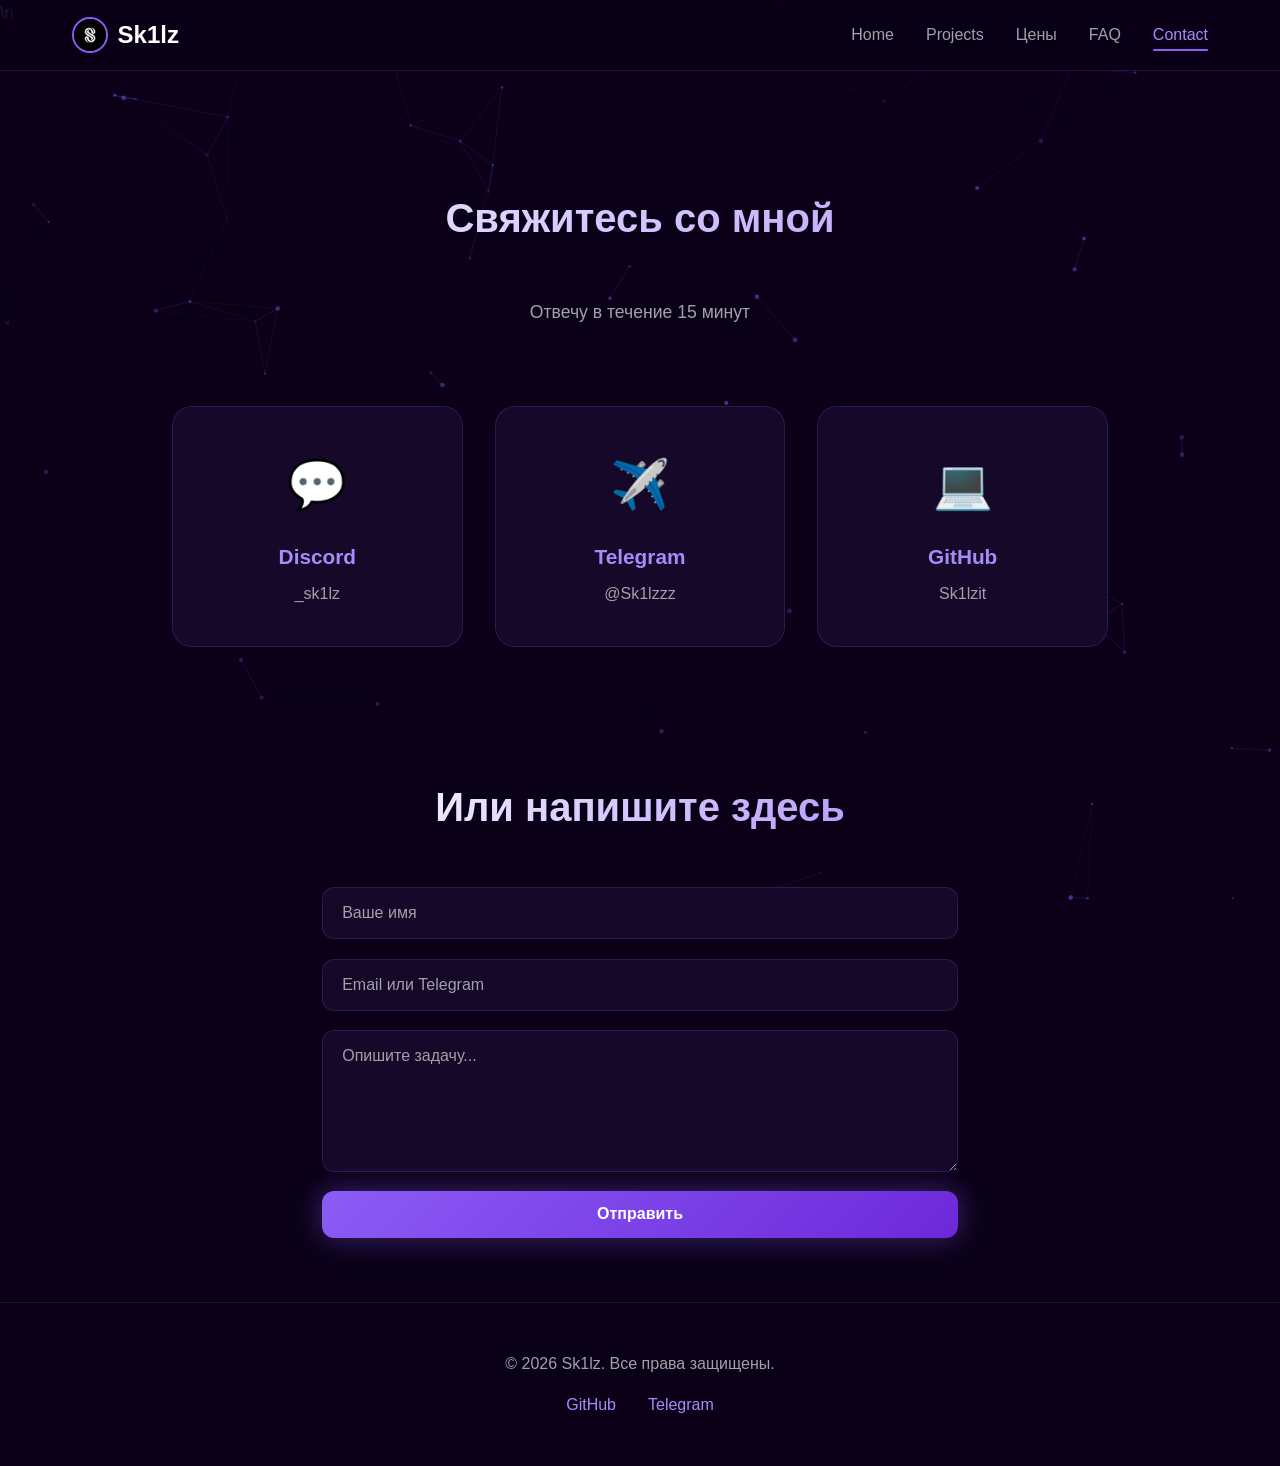
==== commit ebd93022: "Add interactive background, fix paths, images" ====
--- a/contact.html
+++ b/contact.html
@@ -7,7 +7,7 @@
     <link rel="icon" type="image/png" href="favicon.png">
     <link rel="stylesheet" href="style.css">
 </head>
-<body>
+<body>\n <canvas id="bg-canvas"></canvas>
     <nav class="navbar">
         <div class="nav-container">
             <a href="index.html" class="logo">
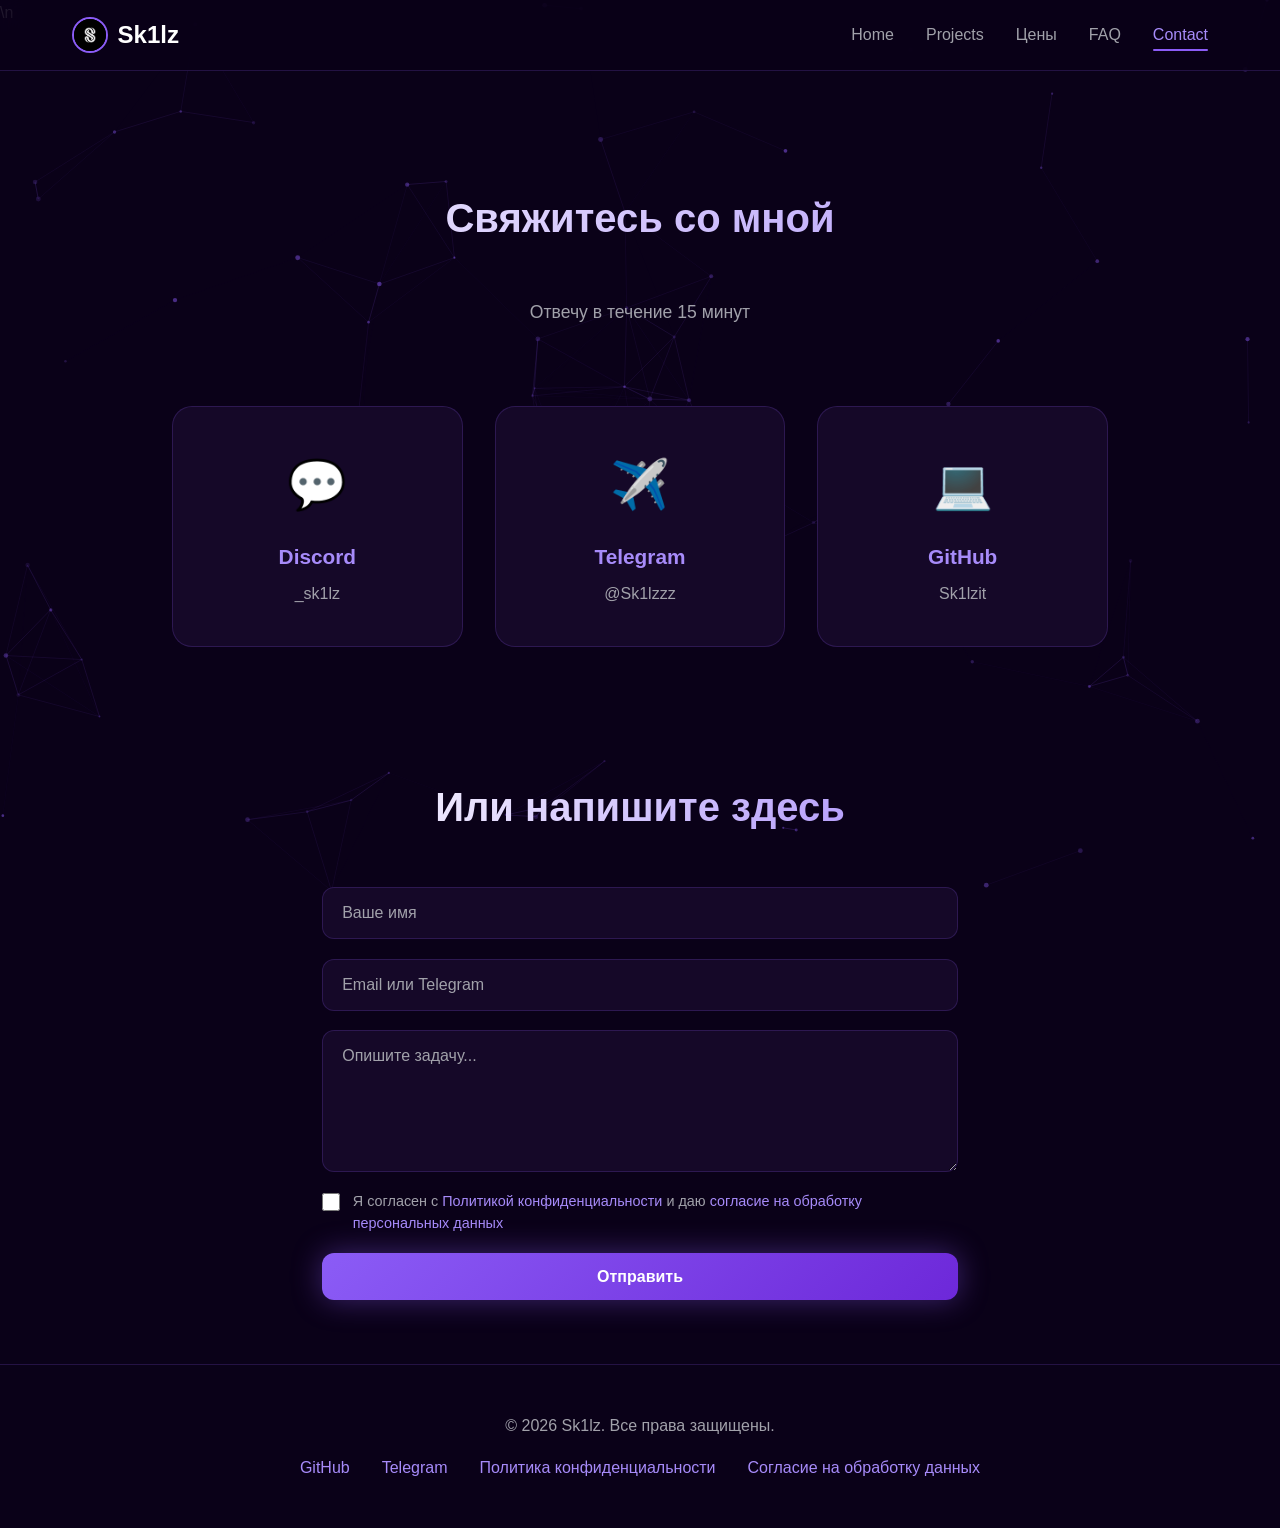
==== commit 48644256: "Add privacy policy, terms, consent checkbox" ====
--- a/contact.html
+++ b/contact.html
@@ -50,12 +50,24 @@
     <!-- ФОРМА -->
     <section class="form-section">
         <h2 class="section-title">Или напишите здесь</h2>
-        <form action="https://formspree.io/f/xaenbvpl" method="POST" class="contact-form">
-            <input type="text" name="name" placeholder="Ваше имя" required>
-            <input type="email" name="email" placeholder="Email или Telegram" required>
-            <textarea name="message" placeholder="Опишите задачу..." rows="6" required></textarea>
-            <button type="submit" class="btn btn-primary">Отправить</button>
-        </form>
+        <form action="https://formspree.io/f/ВАШ_ID" method="POST" class="contact-form">
+    <input type="text" name="name" placeholder="Ваше имя" required>
+    <input type="email" name="email" placeholder="Email или Telegram" required>
+    <textarea name="message" placeholder="Опишите задачу..." rows="6" required></textarea>
+    
+    <!-- Галочка согласия -->
+    <label class="checkbox-label">
+        <input type="checkbox" name="consent" required>
+        <span>
+            Я согласен с 
+            <a href="privacy.html" target="_blank">Политикой конфиденциальности</a> 
+            и даю 
+            <a href="terms.html" target="_blank">согласие на обработку персональных данных</a>
+        </span>
+    </label>
+    
+    <button type="submit" class="btn btn-primary">Отправить</button>
+    </form>
     </section>
 
     <footer class="footer">
@@ -63,6 +75,8 @@
         <div class="footer-links">
             <a href="https://github.com/Sk1lzit" target="_blank">GitHub</a>
             <a href="https://t.me/Sk1lzzz" target="_blank">Telegram</a>
+            <a href="privacy.html">Политика конфиденциальности</a>
+            <a href="terms.html">Согласие на обработку данных</a>
         </div>
     </footer>
 
--- a/style.css
+++ b/style.css
@@ -713,4 +713,97 @@
     z-index: -1;
     pointer-events: none;
     background: #0a0118;
+}
+
+/* ===== ГАЛОЧКА СОГЛАСИЯ ===== */
+.checkbox-label {
+    display: flex;
+    align-items: flex-start;
+    gap: 0.8rem;
+    font-size: 0.9rem;
+    color: var(--text-muted);
+    cursor: pointer;
+    line-height: 1.5;
+}
+
+.checkbox-label input[type="checkbox"] {
+    width: 18px;
+    height: 18px;
+    accent-color: var(--purple);
+    cursor: pointer;
+    margin-top: 2px;
+    flex-shrink: 0;
+}
+
+.checkbox-label a {
+    color: var(--purple-light);
+    text-decoration: none;
+}
+
+.checkbox-label a:hover {
+    text-decoration: underline;
+}
+
+/* ===== ЮРИДИЧЕСКИЕ СТРАНИЦЫ ===== */
+.legal-content {
+    max-width: 900px;
+    margin: 0 auto;
+    padding: 2rem 2rem 4rem;
+    color: var(--text-muted);
+    line-height: 1.8;
+}
+
+.legal-date {
+    text-align: center;
+    color: var(--purple-light);
+    font-size: 0.9rem;
+    margin-bottom: 2rem;
+    opacity: 0.7;
+}
+
+.legal-content h2 {
+    color: var(--purple-light);
+    font-size: 1.3rem;
+    margin-top: 2.5rem;
+    margin-bottom: 1rem;
+    padding-bottom: 0.5rem;
+    border-bottom: 1px solid var(--border);
+}
+
+.legal-content p {
+    margin-bottom: 1rem;
+    font-size: 1rem;
+}
+
+.legal-content ul {
+    margin: 1rem 0 1rem 1.5rem;
+}
+
+.legal-content ul li {
+    margin-bottom: 0.5rem;
+    font-size: 1rem;
+}
+
+.legal-content a {
+    color: var(--purple-light);
+    text-decoration: none;
+}
+
+.legal-content a:hover {
+    text-decoration: underline;
+}
+
+.legal-content strong {
+    color: var(--text);
+}
+
+/* ===== АДАПТИВ ===== */
+@media (max-width: 768px) {
+    .legal-content {
+        padding: 2rem 1rem;
+    }
+    
+    .legal-content h2 {
+        font-size: 1.1rem;
+    }
 }
